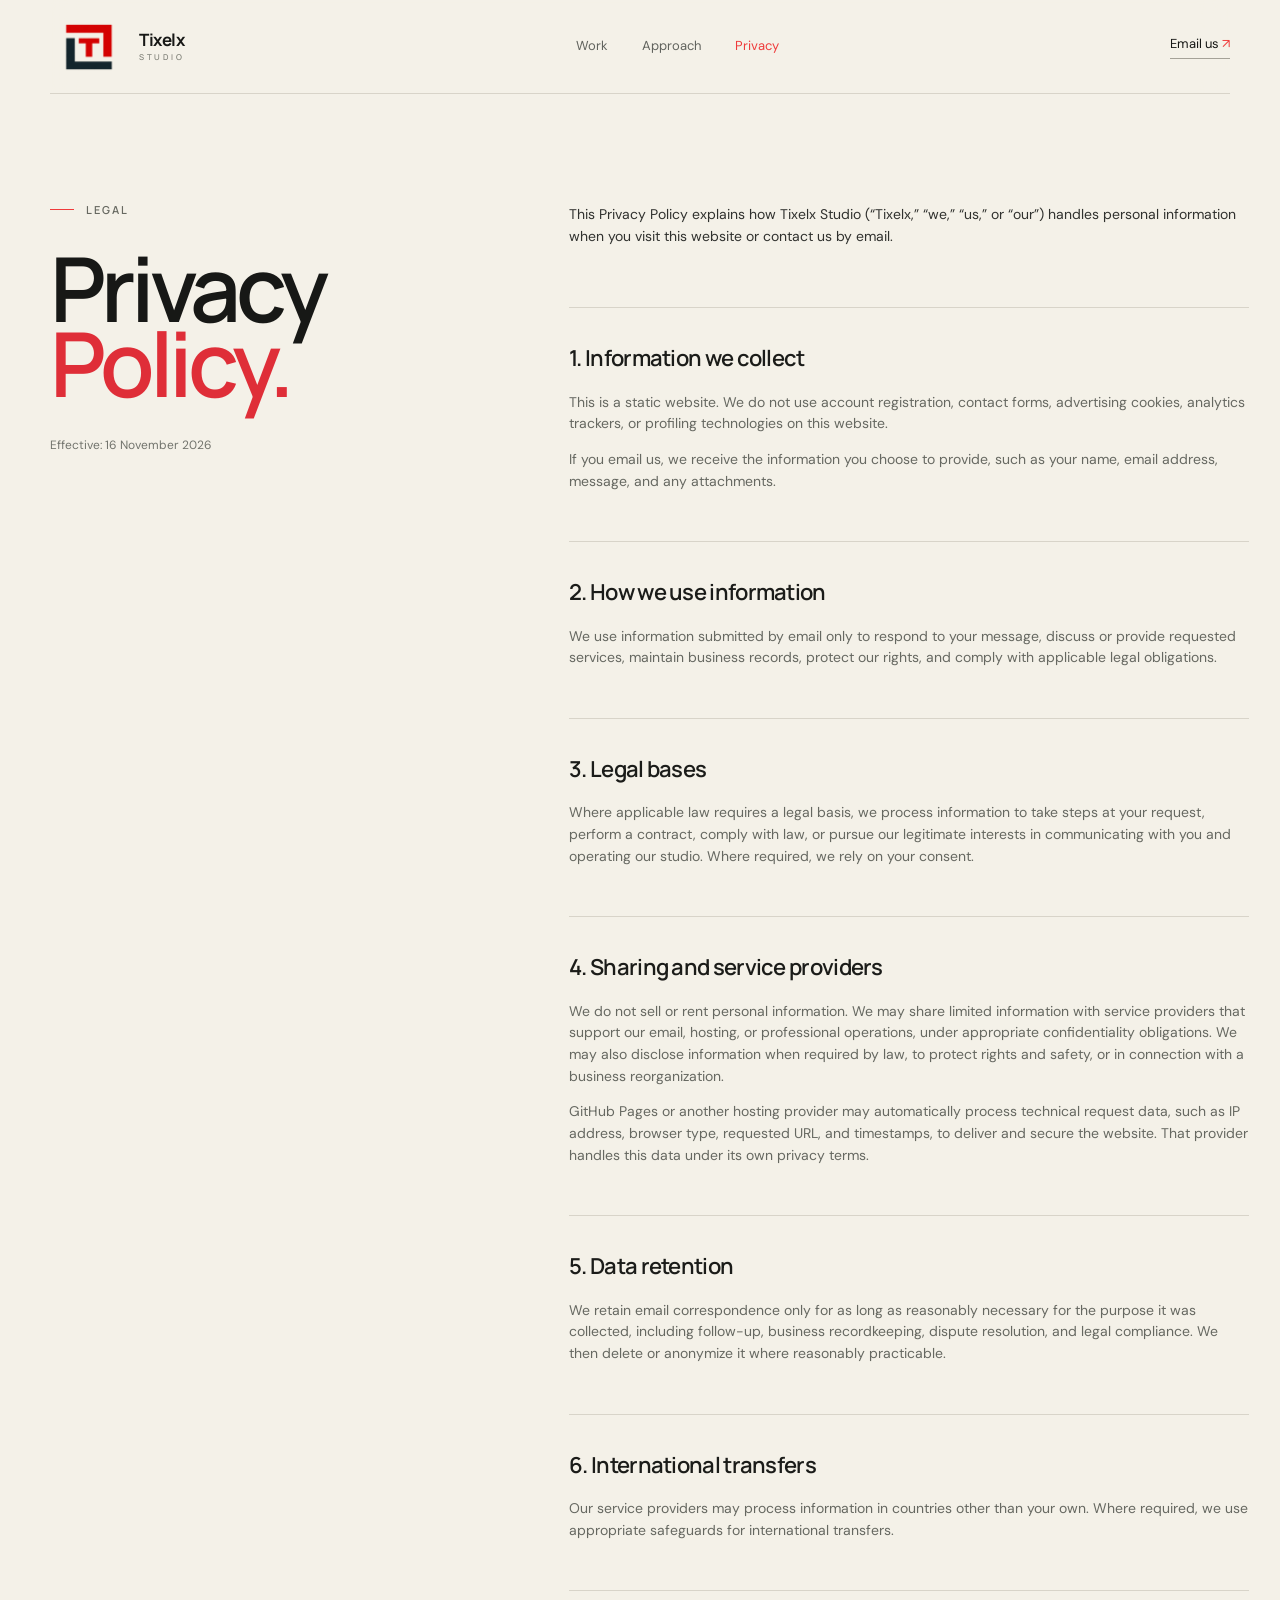
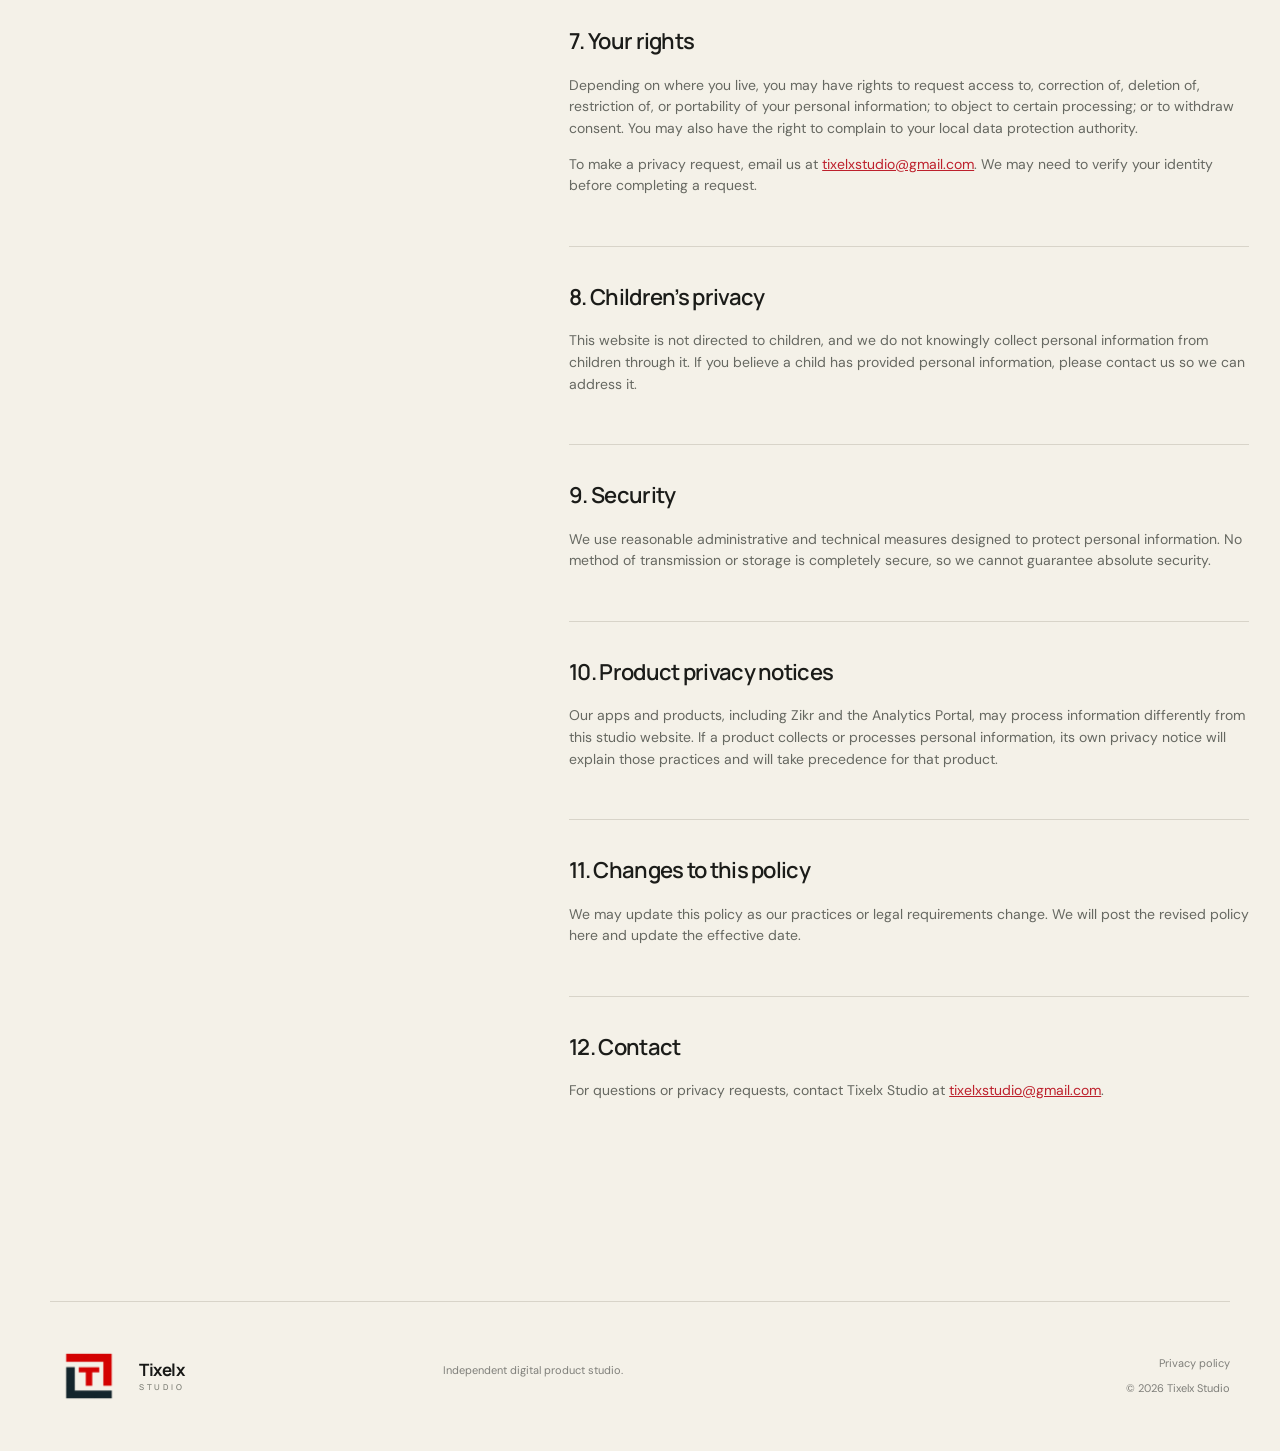
==== privacy.html @ 597d728e "Create Tixelx Studio static website" ====
<!doctype html>
<html lang="en">
<head><meta charset="utf-8"><meta name="viewport" content="width=device-width,initial-scale=1"><meta name="description" content="Privacy Policy for Tixelx Studio."><meta name="theme-color" content="#f4f1e8"><title>Privacy Policy — Tixelx Studio</title><link rel="icon" href="assets/tixelx-logo.png" type="image/png"><link rel="stylesheet" href="style.css"><link rel="stylesheet" href="light-theme.css"></head>
<body class="policy-page">
  <a class="skip" href="#main">Skip to content</a>
  <header class="site-header shell"><a class="brand" href="index.html" aria-label="Tixelx Studio home"><span class="brand-logo-wrap"><img src="assets/tixelx-logo.png" alt="" width="64" height="64"></span><span>Tixelx<small>studio</small></span></a><nav aria-label="Main navigation"><a href="index.html#work">Work</a><a href="index.html#approach">Approach</a><a aria-current="page" href="privacy.html">Privacy</a></nav><a class="header-email" href="mailto:tixelxstudio@gmail.com">Email us <span>↗</span></a></header>
  <main class="policy shell" id="main">
    <div class="policy-title"><p class="eyebrow"><span></span>Legal</p><h1>Privacy<br><em>Policy.</em></h1><p>Effective: 16 November 2026</p></div>
    <article>
      <p>This Privacy Policy explains how Tixelx Studio (“Tixelx,” “we,” “us,” or “our”) handles personal information when you visit this website or contact us by email.</p>
      <section><h2>1. Information we collect</h2><p>This is a static website. We do not use account registration, contact forms, advertising cookies, analytics trackers, or profiling technologies on this website.</p><p>If you email us, we receive the information you choose to provide, such as your name, email address, message, and any attachments.</p></section>
      <section><h2>2. How we use information</h2><p>We use information submitted by email only to respond to your message, discuss or provide requested services, maintain business records, protect our rights, and comply with applicable legal obligations.</p></section>
      <section><h2>3. Legal bases</h2><p>Where applicable law requires a legal basis, we process information to take steps at your request, perform a contract, comply with law, or pursue our legitimate interests in communicating with you and operating our studio. Where required, we rely on your consent.</p></section>
      <section><h2>4. Sharing and service providers</h2><p>We do not sell or rent personal information. We may share limited information with service providers that support our email, hosting, or professional operations, under appropriate confidentiality obligations. We may also disclose information when required by law, to protect rights and safety, or in connection with a business reorganization.</p><p>GitHub Pages or another hosting provider may automatically process technical request data, such as IP address, browser type, requested URL, and timestamps, to deliver and secure the website. That provider handles this data under its own privacy terms.</p></section>
      <section><h2>5. Data retention</h2><p>We retain email correspondence only for as long as reasonably necessary for the purpose it was collected, including follow-up, business recordkeeping, dispute resolution, and legal compliance. We then delete or anonymize it where reasonably practicable.</p></section>
      <section><h2>6. International transfers</h2><p>Our service providers may process information in countries other than your own. Where required, we use appropriate safeguards for international transfers.</p></section>
      <section><h2>7. Your rights</h2><p>Depending on where you live, you may have rights to request access to, correction of, deletion of, restriction of, or portability of your personal information; to object to certain processing; or to withdraw consent. You may also have the right to complain to your local data protection authority.</p><p>To make a privacy request, email us at <a href="mailto:tixelxstudio@gmail.com">tixelxstudio@gmail.com</a>. We may need to verify your identity before completing a request.</p></section>
      <section><h2>8. Children’s privacy</h2><p>This website is not directed to children, and we do not knowingly collect personal information from children through it. If you believe a child has provided personal information, please contact us so we can address it.</p></section>
      <section><h2>9. Security</h2><p>We use reasonable administrative and technical measures designed to protect personal information. No method of transmission or storage is completely secure, so we cannot guarantee absolute security.</p></section>
      <section><h2>10. Product privacy notices</h2><p>Our apps and products, including Zikr and the Analytics Portal, may process information differently from this studio website. If a product collects or processes personal information, its own privacy notice will explain those practices and will take precedence for that product.</p></section>
      <section><h2>11. Changes to this policy</h2><p>We may update this policy as our practices or legal requirements change. We will post the revised policy here and update the effective date.</p></section>
      <section><h2>12. Contact</h2><p>For questions or privacy requests, contact Tixelx Studio at <a href="mailto:tixelxstudio@gmail.com">tixelxstudio@gmail.com</a>.</p></section>
    </article>
  </main>
  <footer class="shell"><a class="brand footer-brand" href="index.html"><span class="brand-logo-wrap"><img src="assets/tixelx-logo.png" alt="" width="64" height="64"></span><span>Tixelx<small>studio</small></span></a><p>Independent digital product studio.</p><div><a href="privacy.html">Privacy policy</a><span>© 2026 Tixelx Studio</span></div></footer>
</body></html>
---- style.css ----
@import url('https://fonts.googleapis.com/css2?family=DM+Sans:wght@400;500;600&family=Manrope:wght@400;500;600;700;800&display=swap');
:root{--ink:#0b0b0c;--paper:#f1efe8;--lime:#b8ff5a;--muted:#a7a79f;--line:#29292b;--sans:'Manrope',Arial,sans-serif;--body:'DM Sans',Arial,sans-serif}*{box-sizing:border-box}html{scroll-behavior:smooth}body{margin:0;background:var(--ink);color:#f6f5ef;font:16px/1.55 var(--body);overflow-x:hidden}a{color:inherit;text-decoration:none}button{font:inherit}.shell{width:min(1180px,calc(100% - 64px));margin-inline:auto}.skip{position:fixed;left:12px;top:-80px;background:var(--lime);color:#000;padding:10px 16px;z-index:99}.skip:focus{top:12px}.site-header{height:94px;display:flex;align-items:center;justify-content:space-between;border-bottom:1px solid var(--line);position:relative;z-index:5}.brand{display:flex;align-items:center;gap:11px;font:700 17px/1 var(--sans);letter-spacing:-.4px}.brand-mark{display:grid;place-items:center;width:36px;height:36px;background:var(--lime);color:#080808;border-radius:50%;font-size:11px;letter-spacing:-.8px}.brand small{display:block;color:#777;font:500 8px/1.2 var(--sans);letter-spacing:2.7px;text-transform:uppercase;margin-top:4px}.site-header nav{display:flex;gap:34px;color:#b8b8b2;font-size:13px}.site-header nav a:hover,.site-header nav a[aria-current]{color:var(--lime)}.header-email{font-size:13px;border-bottom:1px solid #5c5c5a;padding-bottom:3px}.header-email span{color:var(--lime)}.hero{min-height:700px;display:grid;grid-template-columns:1.1fr .9fr;align-items:center;gap:5%;padding-block:80px}.eyebrow{font:600 11px/1 var(--sans);letter-spacing:2px;text-transform:uppercase;color:#b8b8b0;display:flex;align-items:center;gap:12px}.eyebrow>span{width:24px;height:1px;background:var(--lime)}h1,h2,h3,p{margin-top:0}.hero h1,.policy h1{font:600 clamp(70px,9.4vw,132px)/.84 var(--sans);letter-spacing:-7px;margin:35px 0}.hero h1 em,.policy h1 em{font-style:normal;color:var(--lime)}.lede{font-size:18px;color:#aaa9a2;max-width:570px}.hero-actions{display:flex;align-items:center;gap:30px;margin-top:38px}.button{background:var(--lime);color:#0a0a0a;border-radius:99px;padding:15px 21px;font:600 13px var(--sans);display:inline-flex;gap:28px;align-items:center}.button:hover{background:#d0ff94}.plain-link{font-size:13px;color:#c8c7c1;border-bottom:1px solid #555;padding-bottom:3px}.idea-machine{position:relative;aspect-ratio:1;border:1px solid #2f2f30;border-radius:50%;display:grid;place-items:center;max-width:510px;margin-left:auto;background:radial-gradient(circle at center,#b8ff5a12,transparent 49%)}.idea-machine:before,.idea-machine:after{content:'';position:absolute;background:#303032}.idea-machine:before{width:1px;height:110%;left:50%}.idea-machine:after{height:1px;width:110%;top:50%}.machine-core{position:relative;z-index:2;width:180px;height:180px;border-radius:50%;background:var(--lime);color:#0a0a0a;display:flex;flex-direction:column;align-items:center;justify-content:center;font:500 15px var(--sans);box-shadow:0 0 70px #b8ff5a20}.machine-core strong{font-size:42px;line-height:1}.machine-core b{font-size:22px}.orbit{position:absolute;border:1px dashed #49494a;border-radius:50%}.orbit-one{inset:12%}.orbit-two{inset:28%}.machine-label{position:absolute;z-index:3;background:#111;border:1px solid #3a3a3b;padding:7px 11px;color:#9b9b96;font:500 9px var(--sans);letter-spacing:1px;text-transform:uppercase}.label-a{left:-15px;top:20%}.label-b{right:-25px;top:49%}.label-c{left:8%;bottom:7%}.spark{position:absolute;width:8px;height:8px;border-radius:50%;background:var(--lime);z-index:4}.s1{top:12%;left:47%}.s2{top:47%;right:11%}.s3{bottom:17%;left:20%}.manifesto{border-top:1px solid var(--line);border-bottom:1px solid var(--line);padding:90px 0;display:grid;grid-template-columns:1.3fr .7fr;gap:12%}.manifesto>p{font:500 clamp(36px,5vw,64px)/1.05 var(--sans);letter-spacing:-3px;margin:0}.manifesto>p span{color:#686865}.manifesto>div{align-self:end;color:#a7a79f}.index,.project-no{font:500 10px var(--sans);color:var(--lime);letter-spacing:1px}.manifesto>div p{font-size:15px;margin:17px 0 0}.work,.approach{padding-block:130px}.section-head{display:grid;grid-template-columns:1fr 1fr;align-items:start;margin-bottom:70px}.section-head h2{font:600 clamp(48px,6vw,78px)/.95 var(--sans);letter-spacing:-4px;margin:0}.project{border-top:1px solid var(--line);display:grid;grid-template-columns:36% 64%;min-height:590px}.project:last-child{border-bottom:1px solid var(--line)}.project-copy{padding:58px 55px 50px 0;display:flex;flex-direction:column}.project-type{text-transform:uppercase;font:600 10px var(--sans);letter-spacing:1.5px;color:#868681;margin:35px 0 22px}.project h3{font:600 clamp(45px,5vw,69px)/.93 var(--sans);letter-spacing:-3.5px;margin:0 0 30px}.project-copy>p:not(.project-type){color:#9e9e99;font-size:15px;max-width:330px}.status{margin-top:auto;color:#a3a39e;font-size:11px;text-transform:uppercase;letter-spacing:1px}.status i{display:inline-block;width:6px;height:6px;background:var(--lime);border-radius:50%;margin-right:7px}.phone,.dashboard{align-self:center;justify-self:center}.project-zikr{background:radial-gradient(circle at 73% 49%,#b8ff5a0d,transparent 32%)}.phone{width:285px;height:540px;border:7px solid #313134;border-radius:42px;padding:12px;background:#e9e7df;color:#121212;box-shadow:0 30px 90px #000,0 0 0 1px #555}.phone:before{content:'';display:block;width:80px;height:20px;border-radius:20px;background:#1d1d1e;position:absolute;left:50%;transform:translateX(-50%);top:10px}.phone{position:relative}.phone-top{display:flex;justify-content:space-between;font-size:9px;padding:3px 7px}.zikr-ui{text-align:center;padding-top:55px}.zikr-ui small{color:#777;font-size:10px;text-transform:uppercase;letter-spacing:1px}.arabic{font-size:42px;margin:32px 0 15px}.counter{font:500 82px/1 var(--sans);letter-spacing:-6px}.zikr-ui p{font-size:10px;color:#888;margin-top:9px}.zikr-ui button{width:86px;height:86px;border:0;border-radius:50%;background:#141414;color:var(--lime);font-size:38px;margin-top:55px}.project-analytics{min-height:620px}.dashboard{width:min(100%,720px);height:430px;background:#f4f3ed;color:#121212;border-radius:12px;display:grid;grid-template-columns:85px 1fr;box-shadow:0 35px 100px #000;overflow:hidden;transform:perspective(1200px) rotateY(-3deg)}.dash-side{background:#141416;color:white;padding:25px 20px;display:flex;flex-direction:column;align-items:center;gap:18px}.dash-side b{font:700 12px var(--sans)}.dash-side b span{color:var(--lime)}.dash-side i{width:24px;height:5px;background:#363638;border-radius:4px}.dash-side i:first-of-type{background:var(--lime)}.dash-main{padding:32px 35px}.dash-title{display:flex;justify-content:space-between;align-items:flex-start}.dash-title div{display:flex;flex-direction:column}.dash-title small{font-size:9px;color:#777}.dash-title strong{font:700 21px var(--sans)}.dash-title>span{border:1px solid #ddd;padding:7px 10px;border-radius:6px;font-size:8px}.metric-row{display:grid;grid-template-columns:repeat(3,1fr);gap:10px;margin-top:35px}.metric-row>div{border:1px solid #deddd7;border-radius:8px;padding:14px;display:flex;flex-direction:column}.metric-row small,.chart>small{font-size:8px;color:#777}.metric-row b{font:700 22px var(--sans);margin:5px 0}.metric-row em{color:#4a7d13;font-size:8px;font-style:normal}.chart{margin-top:18px;border:1px solid #deddd7;border-radius:8px;padding:14px 15px 0;height:180px}.chart svg{width:100%;height:135px}.chart .area{fill:url(#fill)}.chart .line{fill:none;stroke:#6eab27;stroke-width:3}.approach{border-bottom:1px solid var(--line)}.steps{list-style:none;padding:0;margin:0 0 0 50%;border-top:1px solid var(--line)}.steps li{display:grid;grid-template-columns:65px 1fr;gap:20px;padding:35px 0;border-bottom:1px solid var(--line)}.steps li>span{font:500 10px var(--sans);color:var(--lime)}.steps h3{font:600 24px var(--sans);letter-spacing:-1px;margin:0 0 8px}.steps p{color:#91918c;font-size:14px;max-width:490px;margin:0}.contact{padding-block:150px}.contact h2{font:600 clamp(64px,10vw,140px)/.86 var(--sans);letter-spacing:-8px;margin:45px 0}.contact h2 em{color:var(--lime);font-style:normal}.contact>a{display:flex;justify-content:space-between;border-top:1px solid #555;border-bottom:1px solid #555;padding:20px 0;font:500 18px var(--sans)}.contact>a span{color:var(--lime)}footer{border-top:1px solid var(--line);min-height:150px;display:grid;grid-template-columns:1fr 1fr 1fr;align-items:center;color:#7f7f7a;font-size:11px}.footer-brand{color:#f5f4ed}footer>div{display:flex;flex-direction:column;gap:8px;text-align:right}footer a:hover{color:var(--lime)}.policy{display:grid;grid-template-columns:38% 62%;gap:6%;padding-block:110px 150px}.policy-title{position:sticky;top:50px;align-self:start}.policy h1{font-size:clamp(58px,7vw,96px);letter-spacing:-5px}.policy-title>p:last-child{color:#777;font-size:12px}.policy article{max-width:680px;color:#b1b1ab}.policy article>p{font-size:20px;color:#e3e2dc;margin-bottom:60px}.policy article section{padding:35px 0;border-top:1px solid var(--line)}.policy article h2{font:600 22px var(--sans);color:#f0efe8;letter-spacing:-.7px}.policy article p{font-size:14px}.policy article a{color:var(--lime);text-decoration:underline}.reveal{opacity:0;transform:translateY(18px);transition:opacity .7s ease,transform .7s ease}.reveal.visible{opacity:1;transform:none}@media(max-width:800px){.shell{width:min(100% - 36px,1180px)}.site-header{height:78px}.site-header nav{display:none}.header-email{font-size:11px}.hero{grid-template-columns:1fr;min-height:auto;padding:70px 0 90px}.hero h1{font-size:clamp(65px,20vw,105px);letter-spacing:-5px}.idea-machine{width:min(100%,430px);margin:90px auto 10px}.manifesto{grid-template-columns:1fr;padding:70px 0}.manifesto>div{max-width:430px}.section-head{grid-template-columns:1fr;gap:25px;margin-bottom:50px}.work,.approach{padding-block:90px}.project{grid-template-columns:1fr;padding-bottom:60px}.project-copy{padding:45px 0;min-height:430px}.project h3{font-size:57px}.phone{margin:15px auto}.project-analytics{padding-bottom:0}.dashboard{width:100%;height:340px;grid-template-columns:55px 1fr;border-radius:9px}.dash-side{padding:22px 10px}.dash-main{padding:23px 18px}.metric-row{margin-top:24px}.metric-row>div{padding:10px}.metric-row b{font-size:16px}.chart{height:135px}.chart svg{height:95px}.steps{margin-left:0}.contact{padding-block:100px}.contact h2{letter-spacing:-5px}.policy{grid-template-columns:1fr;padding-block:70px}.policy-title{position:static}.policy article>p{margin-top:50px}footer{grid-template-columns:1fr 1fr;padding-block:30px;gap:25px}.footer-brand{grid-column:1/-1}footer>p{margin:0}footer>div{text-align:right}}@media(max-width:480px){.header-email{font-size:0}.header-email span{font-size:18px}.hero-actions{align-items:flex-start;flex-direction:column}.hero h1{font-size:18.5vw}.idea-machine{width:95%}.machine-core{width:135px;height:135px}.label-b{right:-9px}.manifesto>p{font-size:40px}.project-copy{min-height:380px}.dashboard{height:315px}.dash-title>span{display:none}.metric-row>div:nth-child(3){display:none}.metric-row{grid-template-columns:1fr 1fr}.dash-main{padding:20px 12px}.contact h2{font-size:19vw;letter-spacing:-4px}.contact>a{font-size:13px}footer{font-size:10px}}@media(prefers-reduced-motion:reduce){html{scroll-behavior:auto}.reveal{opacity:1;transform:none;transition:none}}
---- light-theme.css ----
:root {
  --ink: #171816;
  --paper: #f4f1e8;
  --lime: #ef3b3b;
  --muted: #696b65;
  --line: #d8d4c9;
}

body { background: var(--paper); color: var(--ink); }
.site-header { background: rgba(244, 241, 232, .88); backdrop-filter: blur(14px); }
.site-header nav { color: #61635e; }
.header-email { border-color: #a5a298; }
.brand small { color: #777970; }
.eyebrow { color: #676961; }
.hero { background: radial-gradient(circle at 78% 48%, rgba(239, 59, 59, .16), transparent 27%); }
.hero h1 em, .policy h1 em, .contact h2 em { color: #df2e38; }
.lede, .manifesto > div, .project-copy > p:not(.project-type), .steps p, .policy article { color: #666861; }
.plain-link { color: #40413d; border-color: #9c9a91; }
.button { background: #ef3b3b; color: #fff; }
.button:hover { background: #d92732; }
.idea-machine { border-color: #c8c4b9; background: radial-gradient(circle at center, rgba(239, 59, 59, .22), transparent 49%); }
.idea-machine::before, .idea-machine::after { background: #d0ccc1; }
.orbit { border-color: #aaa89f; }
.machine-core { background: #ef3b3b; color: #fff; box-shadow: 0 0 70px rgba(239, 59, 59, .22); }
.machine-label { background: #faf8f1; border-color: #c8c5bb; color: #5d5e59; box-shadow: 0 4px 15px rgba(28, 30, 25, .06); }
.spark, .status i { background: #df2e38; }
.manifesto > p span { color: #9a9a93; }
.project-type, .status { color: #6c6e68; }
.index, .project-no, .steps li > span { color: #cf2934; }
.project-zikr { background: radial-gradient(circle at 73% 49%, rgba(239, 59, 59, .20), transparent 31%); }
.phone { box-shadow: 0 30px 75px rgba(43, 44, 38, .18), 0 0 0 1px #a9a79f; }
.dashboard { box-shadow: 0 35px 75px rgba(44, 45, 38, .18); }
.contact > a { border-color: #aaa79d; }
.footer-brand { color: var(--ink); }
.policy article > p { color: #30312e; }
.policy article h2 { color: #1b1c19; }
.policy-title > p:last-child { color: #72746d; }
.policy article a { color: #bd202c; }
.metric-row em { color: #b9202c; }
.chart .line { stroke: #df2e38; }
::selection { background: #ef3b3b; color: #fff; }

@media (max-width: 920px) {
  .site-header nav { display: none; }
}

.project-zikr { grid-template-columns: 31% 69%; overflow: hidden; }
.project-zikr .project-copy { position: relative; z-index: 2; }
.zikr-gallery {
  min-width: 0;
  align-self: center;
  display: grid;
  grid-template-columns: repeat(4, minmax(135px, 1fr));
  gap: 12px;
  padding: 42px 0 42px 30px;
}
.zikr-gallery figure {
  margin: 0;
  min-width: 0;
  border-radius: 12px;
  overflow: hidden;
  background: #fff;
  border: 1px solid #d4d0c5;
  box-shadow: 0 18px 42px rgba(43, 44, 38, .13);
  transition: transform .25s ease, box-shadow .25s ease;
}
.zikr-gallery figure:nth-child(2), .zikr-gallery figure:nth-child(4) { transform: translateY(28px); }
.zikr-gallery figure:hover { transform: translateY(-5px); box-shadow: 0 24px 52px rgba(43, 44, 38, .20); }
.zikr-gallery figure:nth-child(2):hover, .zikr-gallery figure:nth-child(4):hover { transform: translateY(20px); }
.zikr-gallery img { display: block; width: 100%; aspect-ratio: 2 / 3; object-fit: cover; }
.zikr-gallery figcaption {
  padding: 11px 10px;
  color: #4b4c47;
  font: 600 8px/1.25 var(--sans);
  letter-spacing: .7px;
  text-transform: uppercase;
  white-space: nowrap;
}

@media (max-width: 920px) {
  .project-zikr { grid-template-columns: 1fr; }
  .zikr-gallery { padding: 10px 0 65px; grid-template-columns: repeat(4, minmax(190px, 1fr)); overflow-x: auto; scroll-snap-type: x mandatory; }
  .zikr-gallery figure { scroll-snap-align: start; }
}

@media (max-width: 520px) {
  .zikr-gallery { margin-right: -18px; grid-template-columns: repeat(4, 75vw); padding-right: 18px; }
}

.brand-logo-wrap {
  width: 78px;
  height: 78px;
  display: grid;
  place-items: center;
  overflow: visible;
  flex: 0 0 auto;
  background: transparent;
}
.brand-logo-wrap img { display: block; width: 100%; height: 100%; max-width: 100%; object-fit: contain; }

@media (max-width: 520px) {
  .brand-logo-wrap { width: 66px; height: 66px; }
  .brand-logo-wrap img { width: 100%; height: 100%; }
}
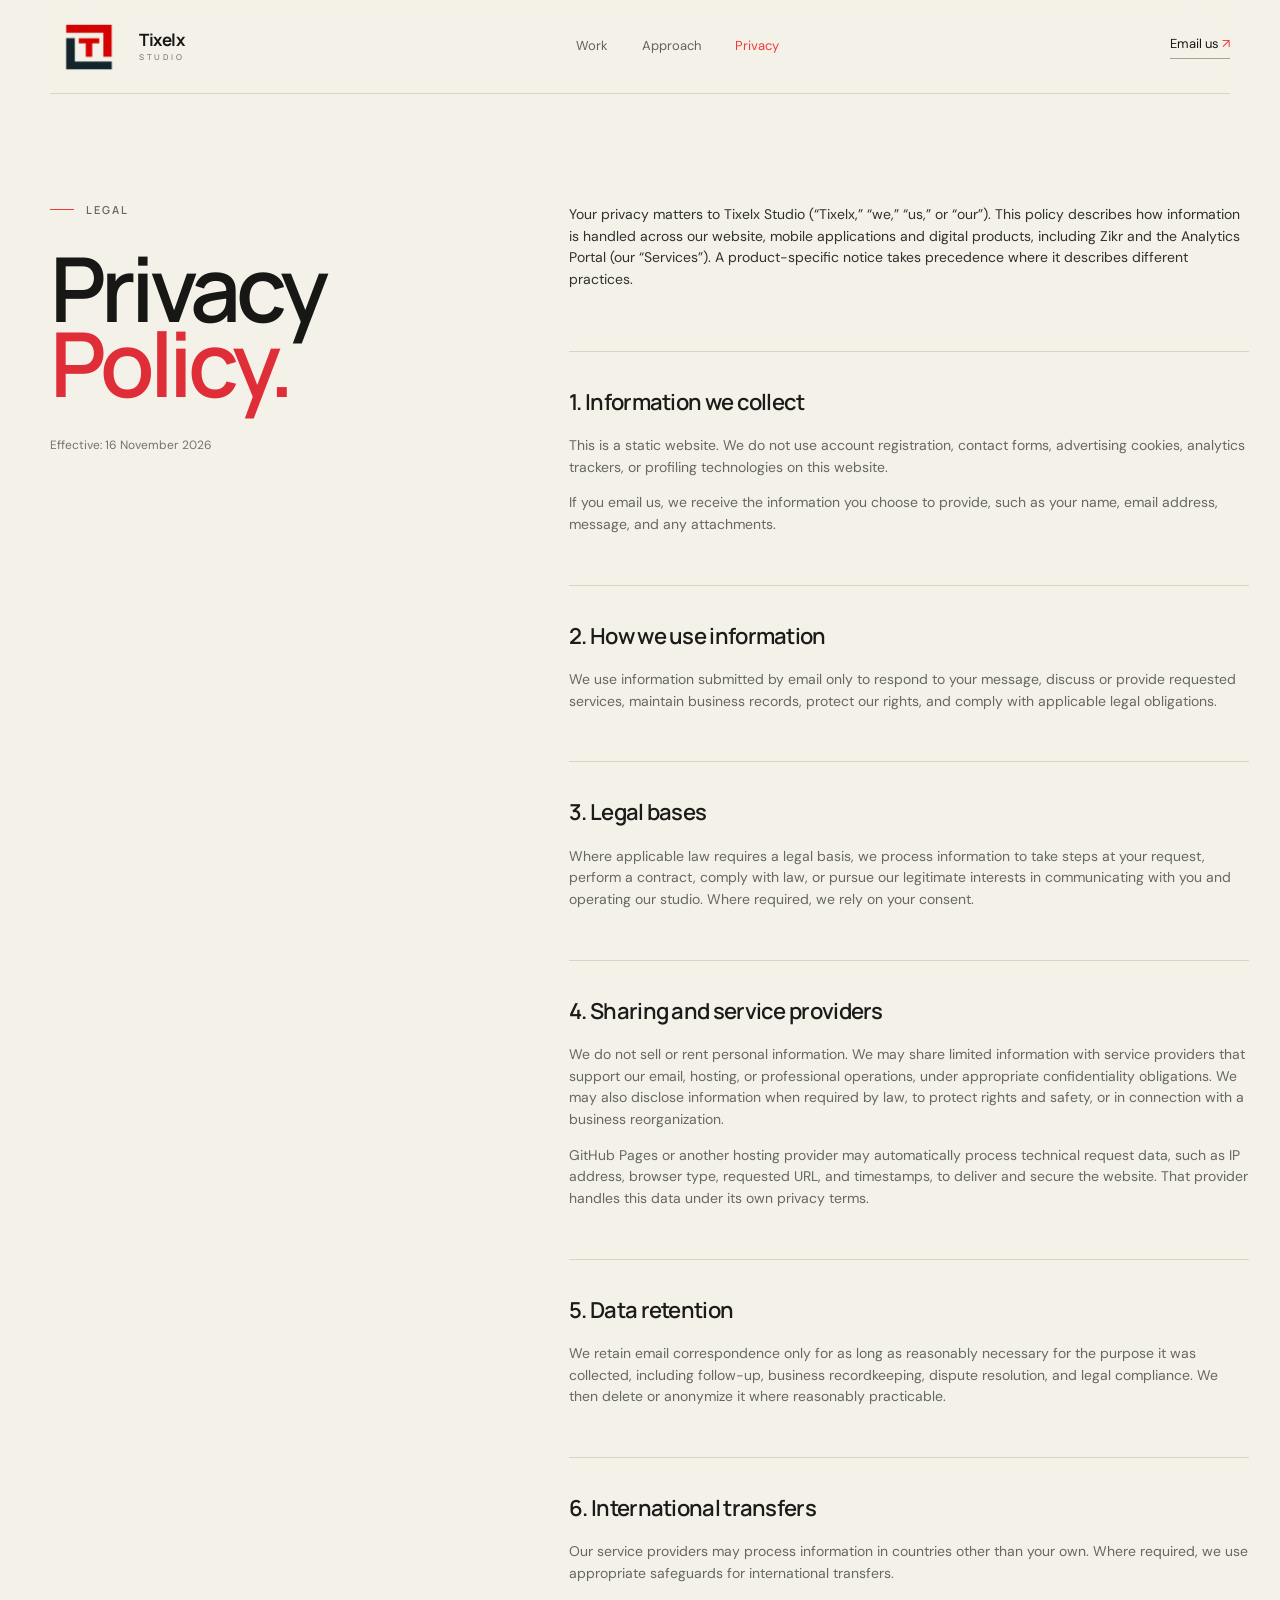
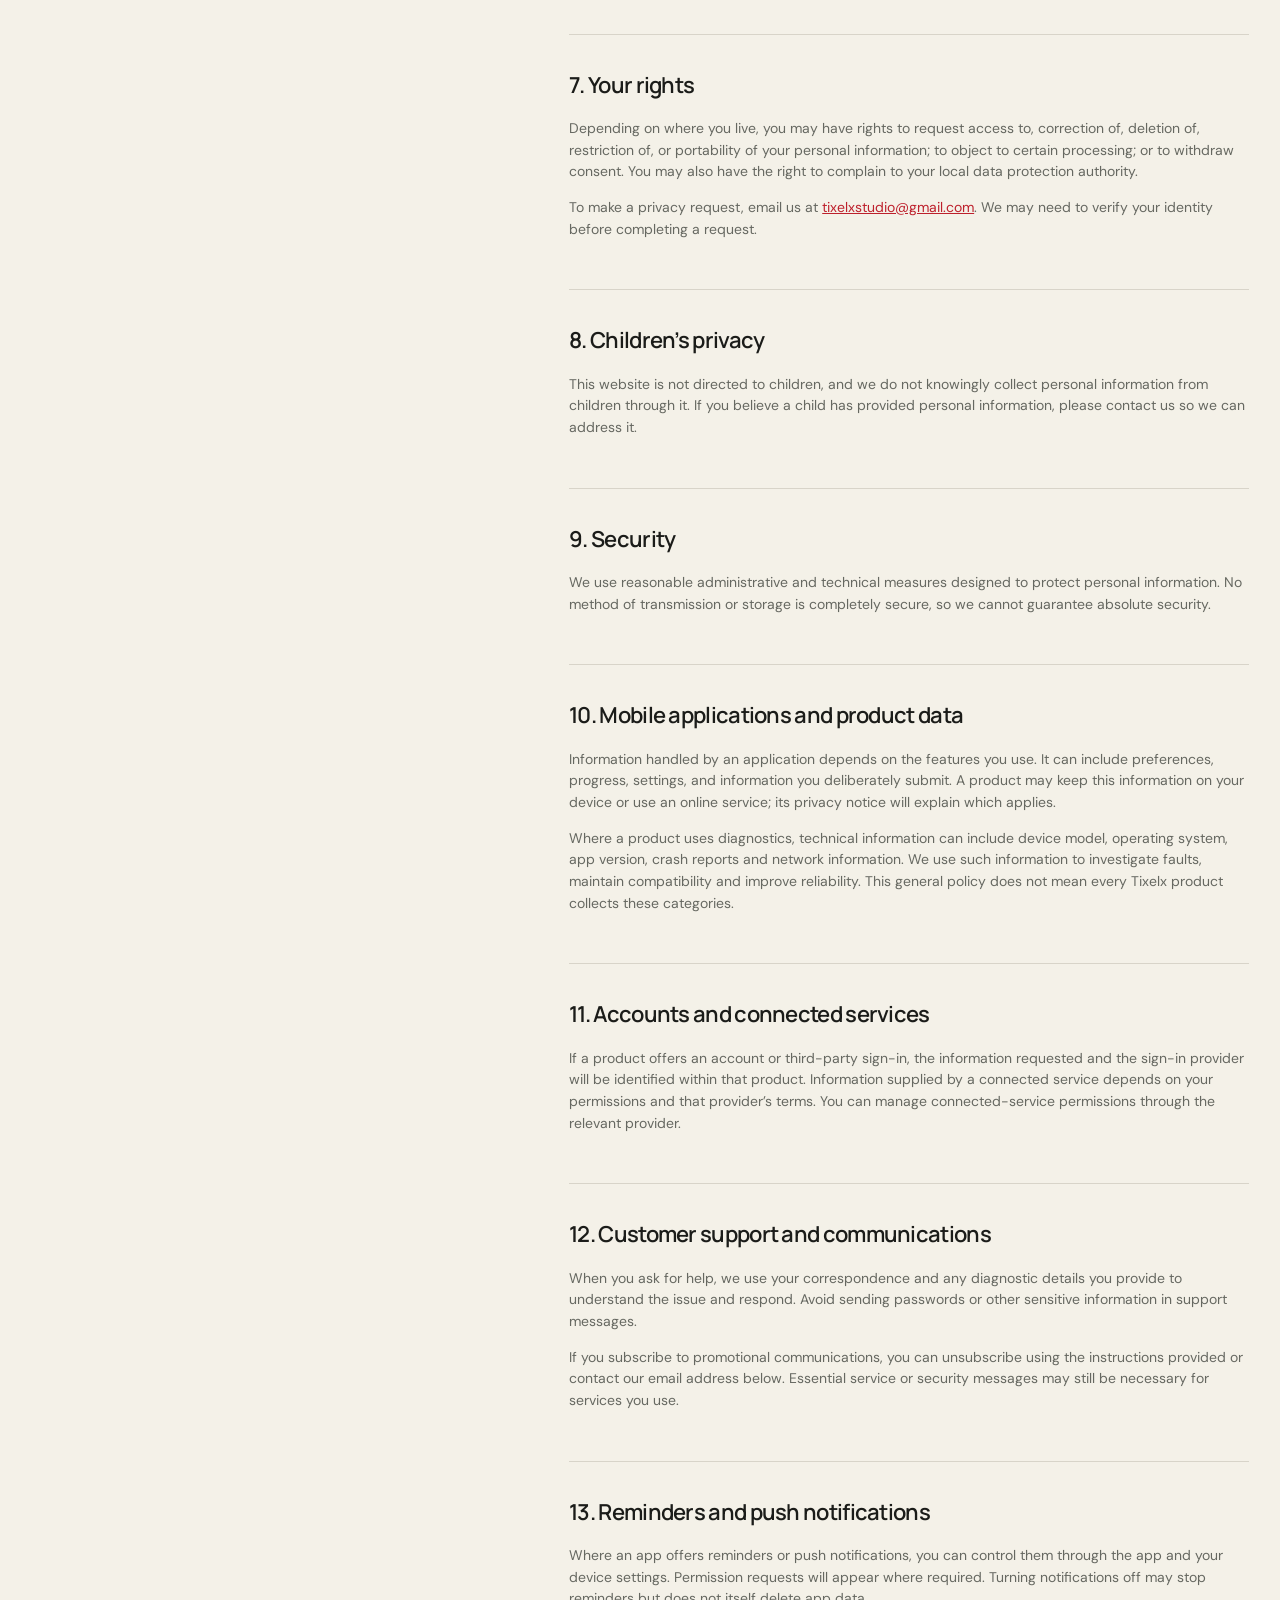
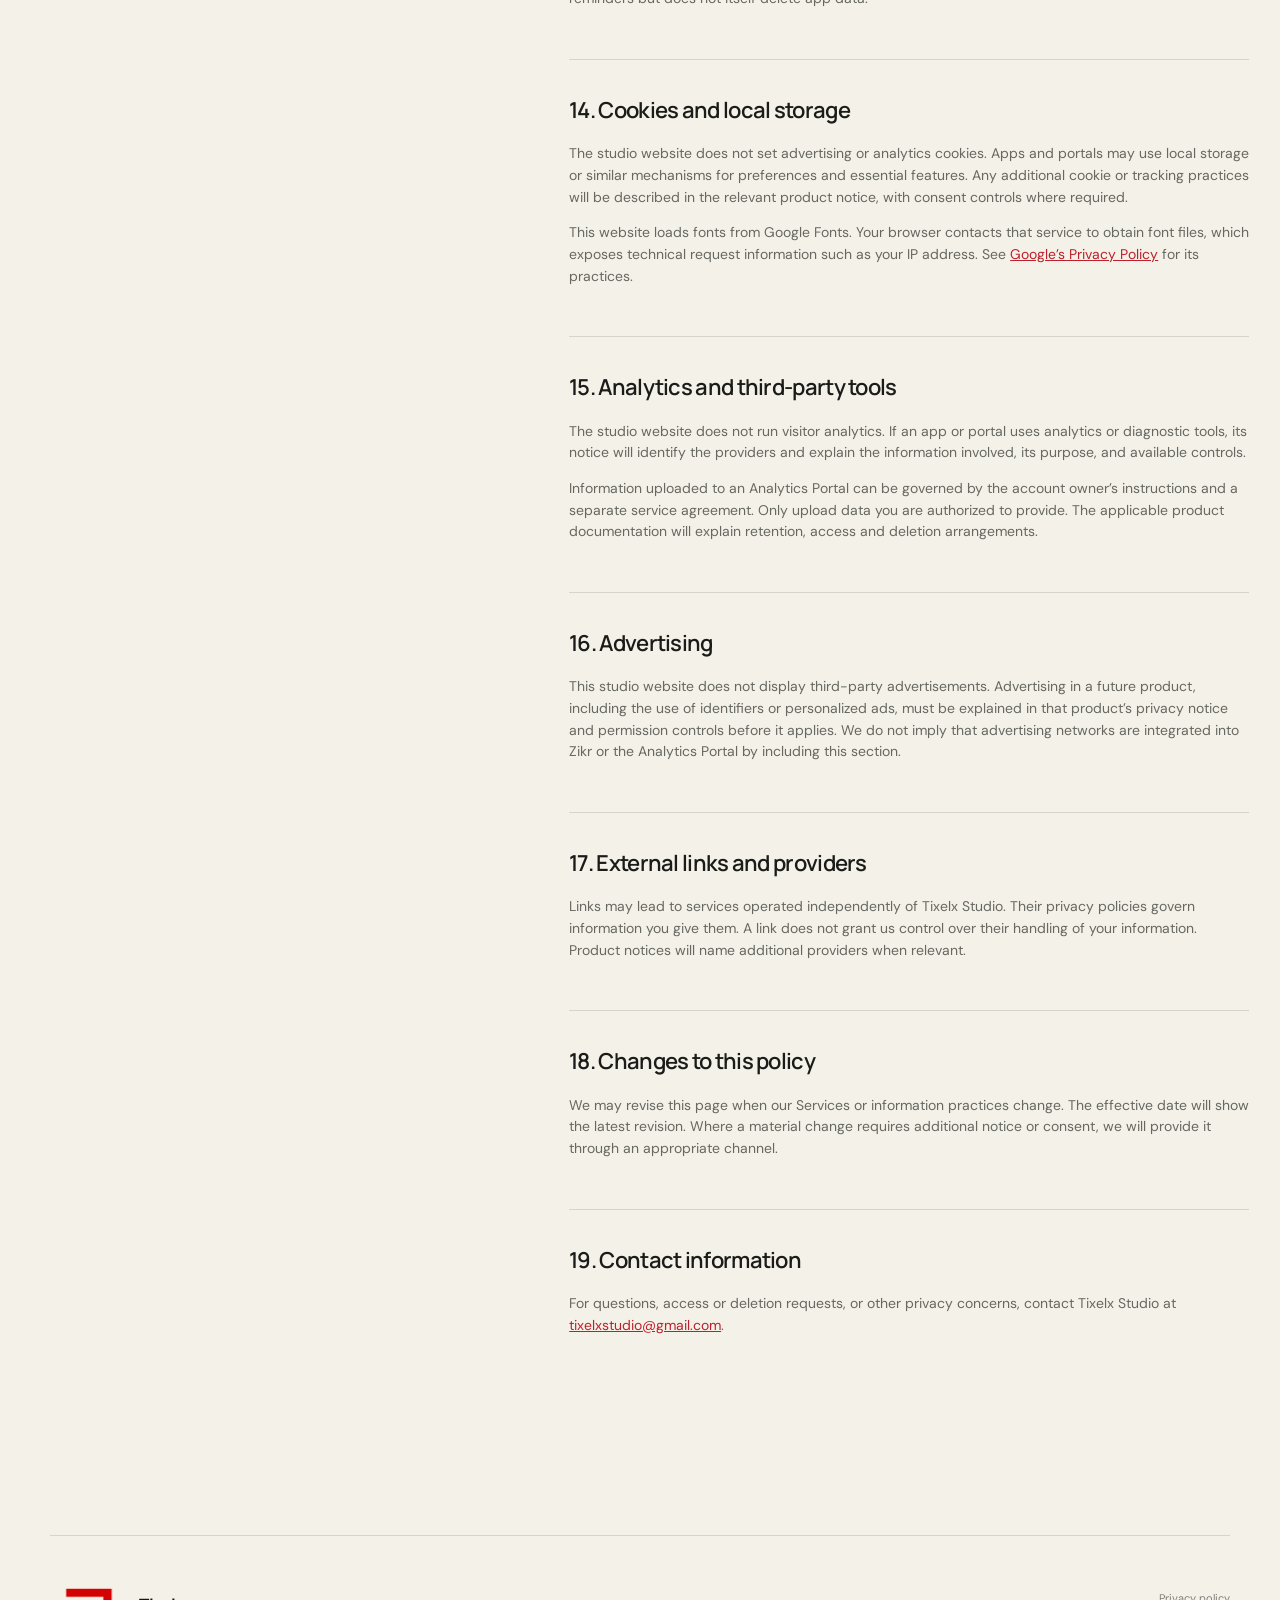
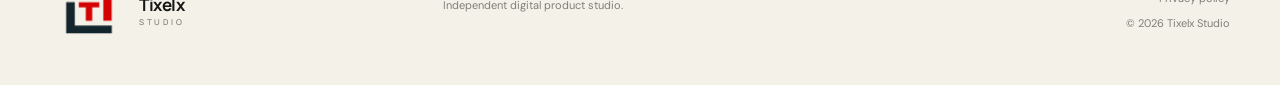
==== commit c6b42b50: "Expand Tixelx privacy policy and correct full logo sizing" ====
--- a/privacy.html
+++ b/privacy.html
@@ -7,7 +7,7 @@
   <main class="policy shell" id="main">
     <div class="policy-title"><p class="eyebrow"><span></span>Legal</p><h1>Privacy<br><em>Policy.</em></h1><p>Effective: 16 November 2026</p></div>
     <article>
-      <p>This Privacy Policy explains how Tixelx Studio (“Tixelx,” “we,” “us,” or “our”) handles personal information when you visit this website or contact us by email.</p>
+      <p>Your privacy matters to Tixelx Studio (“Tixelx,” “we,” “us,” or “our”). This policy describes how information is handled across our website, mobile applications and digital products, including Zikr and the Analytics Portal (our “Services”). A product-specific notice takes precedence where it describes different practices.</p>
       <section><h2>1. Information we collect</h2><p>This is a static website. We do not use account registration, contact forms, advertising cookies, analytics trackers, or profiling technologies on this website.</p><p>If you email us, we receive the information you choose to provide, such as your name, email address, message, and any attachments.</p></section>
       <section><h2>2. How we use information</h2><p>We use information submitted by email only to respond to your message, discuss or provide requested services, maintain business records, protect our rights, and comply with applicable legal obligations.</p></section>
       <section><h2>3. Legal bases</h2><p>Where applicable law requires a legal basis, we process information to take steps at your request, perform a contract, comply with law, or pursue our legitimate interests in communicating with you and operating our studio. Where required, we rely on your consent.</p></section>
@@ -17,9 +17,16 @@
       <section><h2>7. Your rights</h2><p>Depending on where you live, you may have rights to request access to, correction of, deletion of, restriction of, or portability of your personal information; to object to certain processing; or to withdraw consent. You may also have the right to complain to your local data protection authority.</p><p>To make a privacy request, email us at <a href="mailto:tixelxstudio@gmail.com">tixelxstudio@gmail.com</a>. We may need to verify your identity before completing a request.</p></section>
       <section><h2>8. Children’s privacy</h2><p>This website is not directed to children, and we do not knowingly collect personal information from children through it. If you believe a child has provided personal information, please contact us so we can address it.</p></section>
       <section><h2>9. Security</h2><p>We use reasonable administrative and technical measures designed to protect personal information. No method of transmission or storage is completely secure, so we cannot guarantee absolute security.</p></section>
-      <section><h2>10. Product privacy notices</h2><p>Our apps and products, including Zikr and the Analytics Portal, may process information differently from this studio website. If a product collects or processes personal information, its own privacy notice will explain those practices and will take precedence for that product.</p></section>
-      <section><h2>11. Changes to this policy</h2><p>We may update this policy as our practices or legal requirements change. We will post the revised policy here and update the effective date.</p></section>
-      <section><h2>12. Contact</h2><p>For questions or privacy requests, contact Tixelx Studio at <a href="mailto:tixelxstudio@gmail.com">tixelxstudio@gmail.com</a>.</p></section>
+      <section><h2>10. Mobile applications and product data</h2><p>Information handled by an application depends on the features you use. It can include preferences, progress, settings, and information you deliberately submit. A product may keep this information on your device or use an online service; its privacy notice will explain which applies.</p><p>Where a product uses diagnostics, technical information can include device model, operating system, app version, crash reports and network information. We use such information to investigate faults, maintain compatibility and improve reliability. This general policy does not mean every Tixelx product collects these categories.</p></section>
+      <section><h2>11. Accounts and connected services</h2><p>If a product offers an account or third-party sign-in, the information requested and the sign-in provider will be identified within that product. Information supplied by a connected service depends on your permissions and that provider’s terms. You can manage connected-service permissions through the relevant provider.</p></section>
+      <section><h2>12. Customer support and communications</h2><p>When you ask for help, we use your correspondence and any diagnostic details you provide to understand the issue and respond. Avoid sending passwords or other sensitive information in support messages.</p><p>If you subscribe to promotional communications, you can unsubscribe using the instructions provided or contact our email address below. Essential service or security messages may still be necessary for services you use.</p></section>
+      <section><h2>13. Reminders and push notifications</h2><p>Where an app offers reminders or push notifications, you can control them through the app and your device settings. Permission requests will appear where required. Turning notifications off may stop reminders but does not itself delete app data.</p></section>
+      <section><h2>14. Cookies and local storage</h2><p>The studio website does not set advertising or analytics cookies. Apps and portals may use local storage or similar mechanisms for preferences and essential features. Any additional cookie or tracking practices will be described in the relevant product notice, with consent controls where required.</p><p>This website loads fonts from Google Fonts. Your browser contacts that service to obtain font files, which exposes technical request information such as your IP address. See <a href="https://policies.google.com/privacy" target="_blank" rel="noopener noreferrer">Google’s Privacy Policy</a> for its practices.</p></section>
+      <section><h2>15. Analytics and third-party tools</h2><p>The studio website does not run visitor analytics. If an app or portal uses analytics or diagnostic tools, its notice will identify the providers and explain the information involved, its purpose, and available controls.</p><p>Information uploaded to an Analytics Portal can be governed by the account owner’s instructions and a separate service agreement. Only upload data you are authorized to provide. The applicable product documentation will explain retention, access and deletion arrangements.</p></section>
+      <section><h2>16. Advertising</h2><p>This studio website does not display third-party advertisements. Advertising in a future product, including the use of identifiers or personalized ads, must be explained in that product’s privacy notice and permission controls before it applies. We do not imply that advertising networks are integrated into Zikr or the Analytics Portal by including this section.</p></section>
+      <section><h2>17. External links and providers</h2><p>Links may lead to services operated independently of Tixelx Studio. Their privacy policies govern information you give them. A link does not grant us control over their handling of your information. Product notices will name additional providers when relevant.</p></section>
+      <section><h2>18. Changes to this policy</h2><p>We may revise this page when our Services or information practices change. The effective date will show the latest revision. Where a material change requires additional notice or consent, we will provide it through an appropriate channel.</p></section>
+      <section><h2>19. Contact information</h2><p>For questions, access or deletion requests, or other privacy concerns, contact Tixelx Studio at <a href="mailto:tixelxstudio@gmail.com">tixelxstudio@gmail.com</a>.</p></section>
     </article>
   </main>
   <footer class="shell"><a class="brand footer-brand" href="index.html"><span class="brand-logo-wrap"><img src="assets/tixelx-logo.png" alt="" width="64" height="64"></span><span>Tixelx<small>studio</small></span></a><p>Independent digital product studio.</p><div><a href="privacy.html">Privacy policy</a><span>© 2026 Tixelx Studio</span></div></footer>
